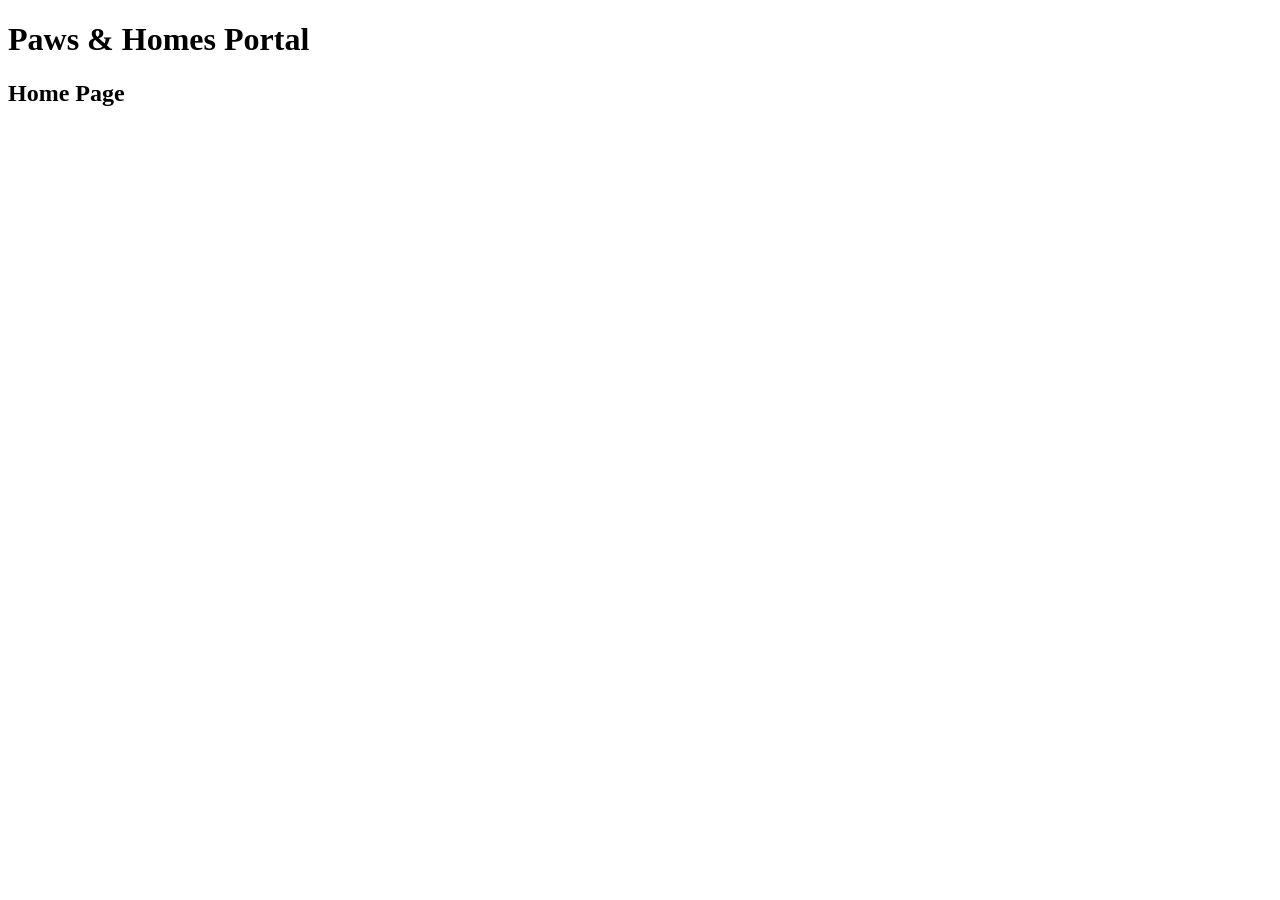
==== index.html @ 414957ec "Add files via upload Added Index.html, started working on wirefram" ====
<!DOCTYPE html>
<html lang="en">
<head>
    <meta charset="UTF-8">
    <meta name="viewport" content="width=device-width, initial-scale=1.0">
    <title>Document</title>
</head>
<body>
    <h1>Paws & Homes Portal</h1>
    <h2>Home Page</h2>
</body>
</html>
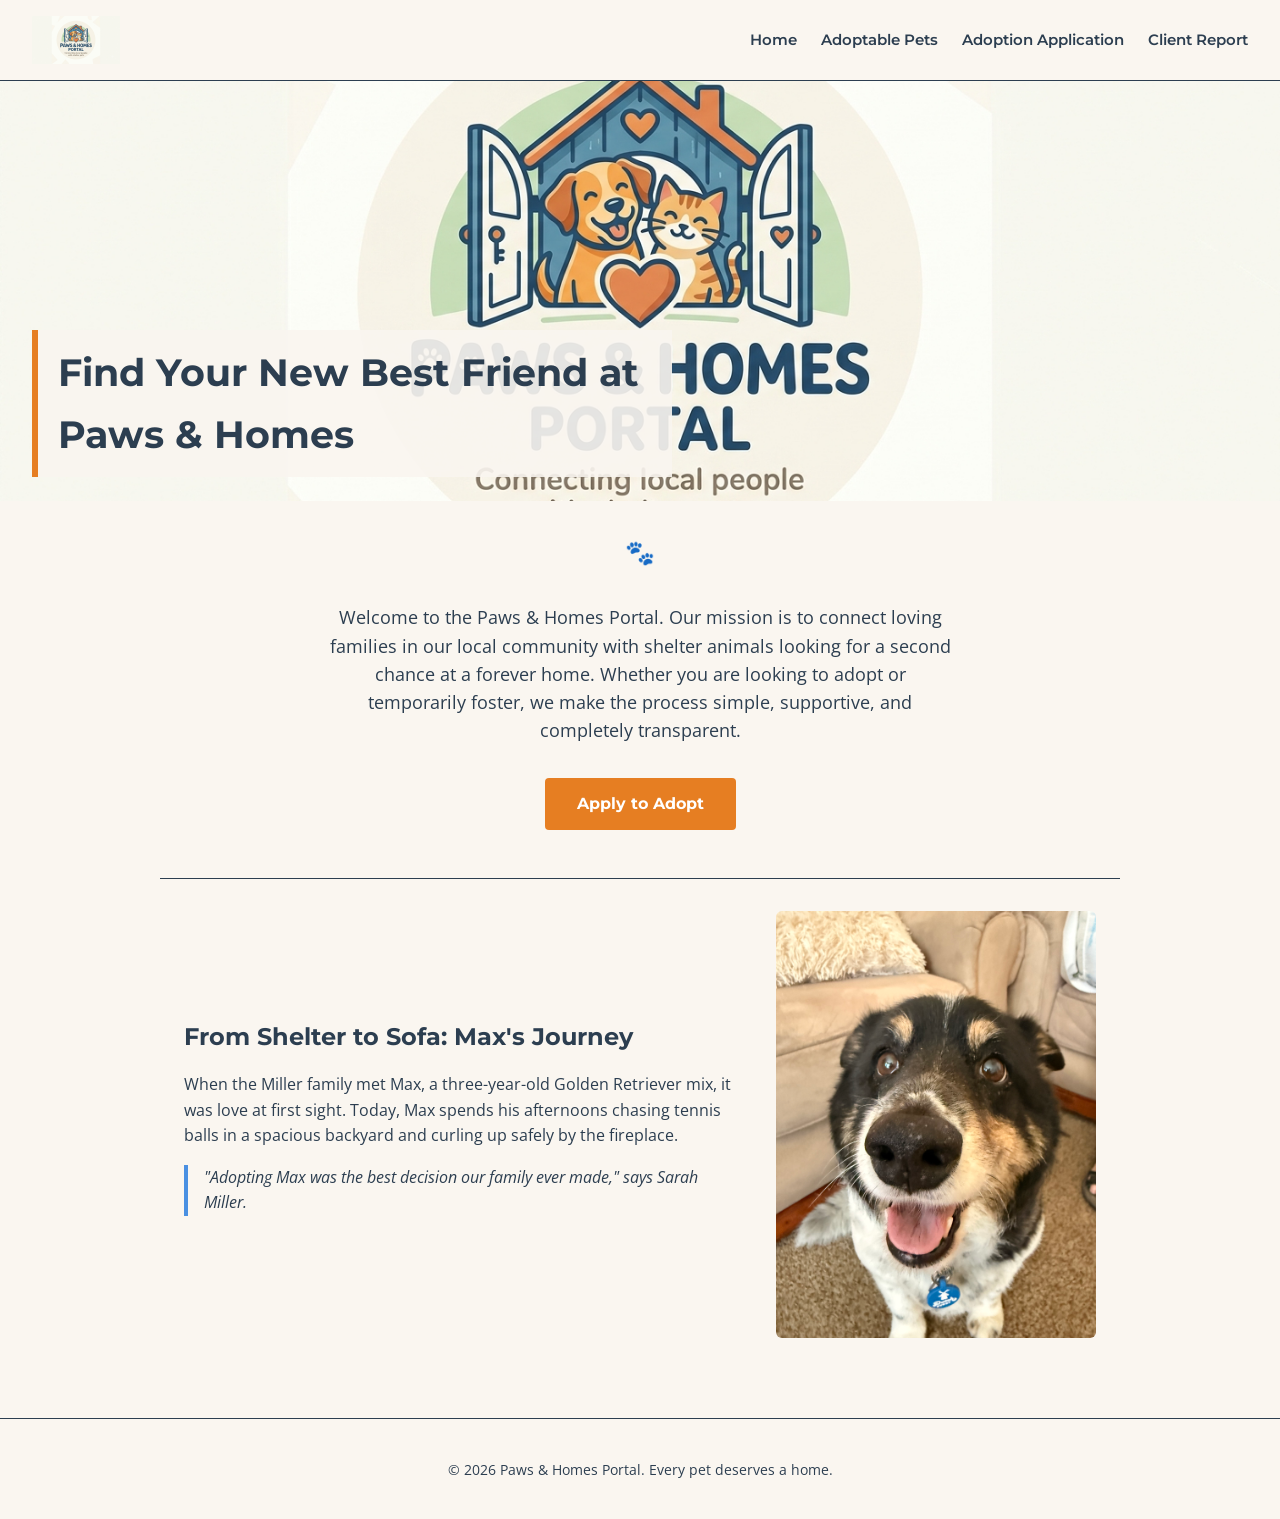
==== commit 0ba8602a: "Add files via upload" ====
--- a/index.html
+++ b/index.html
@@ -1,12 +1,81 @@
-<!DOCTYPE html>
+<!doctype html>
 <html lang="en">
-<head>
-    <meta charset="UTF-8">
-    <meta name="viewport" content="width=device-width, initial-scale=1.0">
-    <title>Document</title>
-</head>
-<body>
-    <h1>Paws & Homes Portal</h1>
-    <h2>Home Page</h2>
-</body>
-</html>+  <head>
+    <meta charset="UTF-8" />
+    <meta name="viewport" content="width=device-width, initial-scale=1.0" />
+    <link rel="preconnect" href="https://fonts.googleapis.com" />
+    <link rel="preconnect" href="https://fonts.gstatic.com" crossorigin />
+    <link
+      href="https://fonts.googleapis.com/css2?family=Montserrat:wght@600;700;800&family=Open+Sans:wght@400;600&display=swap"
+      rel="stylesheet"
+    />
+    <link rel="stylesheet" href="style.css" />
+    <title>Paws & Homes Portal — Find Your New Best Friend</title>
+  </head>
+  <body>
+    <header class="site-header">
+      <a href="index.html" class="brand">
+        <img
+          src="images/pawlogo.png"
+          alt="Paws & Homes Portal logo"
+          class="logo"
+        />
+      </a>
+      <nav>
+        <ul>
+          <li><a href="index.html">Home</a></li>
+          <li><a href="adoptable_pets.html">Adoptable Pets</a></li>
+          <li><a href="adoption_aookication.html">Adoption Application</a></li>
+          <li><a href="client_report.html">Client Report</a></li>
+        </ul>
+      </nav>
+    </header>
+
+    <main>
+      <section class="hero">
+        <img src="images/pawlogo.png" alt="happy-family" class="hero-image" />
+        <h1>Find Your New Best Friend at Paws & Homes</h1>
+      </section>
+
+      <p class="paw-divider" aria-hidden="true">🐾</p>
+
+      <section class="welcome">
+        <p>
+          Welcome to the Paws & Homes Portal. Our mission is to connect loving
+          families in our local community with shelter animals looking for a
+          second chance at a forever home. Whether you are looking to adopt or
+          temporarily foster, we make the process simple, supportive, and
+          completely transparent.
+        </p>
+        <a href="adoption_aookication.html" class="cta-button"
+          >Apply to Adopt</a
+        >
+      </section>
+
+      <section class="success-story">
+        <div class="success-story__text">
+          <h2>From Shelter to Sofa: Max's Journey</h2>
+          <p>
+            When the Miller family met Max, a three-year-old Golden Retriever
+            mix, it was love at first sight. Today, Max spends his afternoons
+            chasing tennis balls in a spacious backyard and curling up safely by
+            the fireplace.
+          </p>
+          <p class="quote">
+            "Adopting Max was the best decision our family ever made," says
+            Sarah Miller.
+          </p>
+        </div>
+        <img
+          src="images/THE-fatass.jpeg"
+          alt="diamon-smile"
+          class="success-story__image"
+        />
+      </section>
+    </main>
+
+    <footer class="site-footer">
+      <p>&copy; 2026 Paws & Homes Portal. Every pet deserves a home.</p>
+    </footer>
+  </body>
+</html>
--- a/style.css
+++ b/style.css
@@ -0,0 +1,415 @@
+:root {
+  --color-bg: #faf6f0;
+  --color-text: #2c3e50;
+  --color-link: #4a90e2;
+  --color-cta: #e67e22;
+  --color-cta-hover: #cf6f1c;
+  --font-heading: "Montserrat", sans-serif;
+  --font-body: "Open Sans", sans-serif;
+}
+
+* {
+  box-sizing: border-box;
+}
+
+body {
+  margin: 0;
+  background-color: var(--color-bg);
+  color: var(--color-text);
+  font-family: var(--font-body);
+  line-height: 1.6;
+}
+
+h1,
+h2 {
+  font-family: var(--font-heading);
+  font-weight: 700;
+  margin: 0 0 0.5em;
+}
+
+a {
+  color: var(--color-link);
+}
+
+img {
+  max-width: 100%;
+  display: block;
+}
+
+.site-header {
+  display: flex;
+  align-items: center;
+  justify-content: space-between;
+  flex-wrap: wrap;
+  gap: 1rem;
+  padding: 1rem 2rem;
+  background-color: var(--color-bg);
+  border-bottom: 1px solid var(--color-text);
+  position: sticky;
+  top: 0;
+  z-index: 10;
+}
+
+.brand {
+  display: flex;
+  align-items: center;
+}
+
+.logo {
+  height: 48px;
+  width: auto;
+}
+
+.site-header nav ul {
+  display: flex;
+  gap: 1.5rem;
+  list-style: none;
+  margin: 0;
+  padding: 0;
+}
+
+.site-header nav a {
+  color: var(--color-text);
+  text-decoration: none;
+  font-family: var(--font-heading);
+  font-weight: 600;
+  font-size: 0.95rem;
+  padding: 0.5rem 0;
+  border-bottom: 2px solid transparent;
+  transition:
+    color 0.15s ease,
+    border-color 0.15s ease;
+}
+
+.site-header nav a:hover,
+.site-header nav a:focus-visible {
+  color: var(--color-link);
+  border-bottom-color: var(--color-link);
+}
+
+/* ---------- Hero ---------- */
+
+.hero {
+  position: relative;
+}
+
+.hero-image {
+  width: 100%;
+  height: 420px;
+  object-fit: cover;
+}
+
+.hero h1 {
+  position: absolute;
+  left: 2rem;
+  bottom: 1.5rem;
+  max-width: 40rem;
+  margin: 0;
+  padding: 0.75rem 1.25rem;
+  background-color: rgba(250, 246, 240, 0.9);
+  color: var(--color-text);
+  font-size: clamp(1.5rem, 3vw, 2.5rem);
+  border-left: 6px solid var(--color-cta);
+}
+
+.paw-divider {
+  text-align: center;
+  color: var(--color-link);
+  font-size: 1.5rem;
+  margin: 2rem 0;
+}
+
+/* ---------- Welcome ---------- */
+
+.welcome {
+  max-width: 42rem;
+  margin: 0 auto 3rem;
+  padding: 0 1.5rem;
+  text-align: center;
+}
+
+.welcome p {
+  font-size: 1.1rem;
+}
+
+.cta-button {
+  display: inline-block;
+  margin-top: 1rem;
+  padding: 0.85rem 2rem;
+  background-color: var(--color-cta);
+  color: #fff;
+  font-family: var(--font-heading);
+  font-weight: 700;
+  text-decoration: none;
+  border-radius: 4px;
+  transition: background-color 0.15s ease;
+}
+
+.cta-button:hover,
+.cta-button:focus-visible {
+  background-color: var(--color-cta-hover);
+}
+
+.success-story {
+  display: flex;
+  flex-wrap: wrap;
+  align-items: center;
+  gap: 2rem;
+  max-width: 60rem;
+  margin: 0 auto 3rem;
+  padding: 2rem 1.5rem;
+  border-top: 1px solid var(--color-text);
+}
+
+.success-story__text {
+  flex: 1 1 20rem;
+}
+
+.success-story__text .quote {
+  font-style: italic;
+  border-left: 4px solid var(--color-link);
+  padding-left: 1rem;
+  color: var(--color-text);
+}
+
+.success-story__image {
+  flex: 1 1 16rem;
+  max-width: 20rem;
+  border-radius: 6px;
+}
+
+.site-footer {
+  text-align: center;
+  padding: 1.5rem;
+  font-size: 0.9rem;
+  border-top: 1px solid var(--color-text);
+}
+
+ets-page {
+  max-width: 72rem;
+  margin: 0 auto;
+  padding: 2rem 1.5rem 3rem;
+}
+
+.pets-instructions {
+  max-width: 46rem;
+  margin-bottom: 2rem;
+}
+
+.pets-layout {
+  display: grid;
+  grid-template-columns: 250px 1fr;
+  gap: 2rem;
+  align-items: start;
+}
+
+.pets-filters {
+  border: 1px solid var(--color-text);
+  border-radius: 6px;
+  padding: 1rem 1.25rem;
+}
+
+.pets-filters fieldset {
+  border: none;
+  border-bottom: 1px solid rgba(44, 62, 80, 0.2);
+  padding: 0 0 1rem;
+  margin: 0 0 1rem;
+}
+
+.pets-filters fieldset:last-of-type {
+  border-bottom: none;
+  margin-bottom: 0;
+}
+
+.pets-filters legend {
+  font-family: var(--font-heading);
+  font-weight: 700;
+  padding: 0 0 0.5rem;
+}
+
+.pets-filters label {
+  display: block;
+  margin-bottom: 0.5rem;
+  cursor: pointer;
+}
+
+.filters-status {
+  font-size: 0.85rem;
+  color: var(--color-link);
+  margin: 0.5rem 0 0;
+}
+
+.pets-grid {
+  display: grid;
+  grid-template-columns: repeat(auto-fill, minmax(15rem, 1fr));
+  gap: 1.5rem;
+}
+
+.pet-card {
+  border: 1px solid var(--color-text);
+  border-radius: 6px;
+  padding: 1rem;
+  background-color: #fff;
+}
+
+.pet-card img {
+  width: 100%;
+  height: 12rem;
+  object-fit: cover;
+  border-radius: 4px;
+  margin-bottom: 0.75rem;
+}
+
+.pet-card h2 {
+  margin: 0 0 0.25rem;
+  font-size: 1.25rem;
+}
+
+.pet-meta {
+  font-weight: 600;
+  color: var(--color-link);
+  margin: 0 0 0.5rem;
+}
+
+.application-page {
+  max-width: 48rem;
+  margin: 0 auto;
+  padding: 2rem 1.5rem 3rem;
+}
+
+.application-instructions {
+  margin-bottom: 2rem;
+}
+
+.steps {
+  margin-bottom: 2.5rem;
+}
+
+.steps-image {
+  width: 100%;
+  border-radius: 6px;
+  margin-bottom: 0.75rem;
+}
+
+.steps-fallback {
+  display: flex;
+  justify-content: space-between;
+  list-style: decimal;
+  padding-left: 1.5rem;
+  font-family: var(--font-heading);
+  font-weight: 600;
+  font-size: 0.95rem;
+  color: var(--color-text);
+  gap: 1rem;
+}
+
+.application-body {
+  display: flex;
+  flex-wrap: wrap-reverse;
+  gap: 2rem;
+  align-items: start;
+}
+
+.application-form {
+  flex: 1 1 20rem;
+  display: flex;
+  flex-direction: column;
+  gap: 1.25rem;
+}
+
+.form-field {
+  display: flex;
+  flex-direction: column;
+  gap: 0.4rem;
+}
+
+.form-field label {
+  font-family: var(--font-heading);
+  font-weight: 600;
+  font-size: 0.9rem;
+}
+
+.form-field input,
+.form-field select {
+  font-family: var(--font-body);
+  font-size: 1rem;
+  padding: 0.65rem 0.75rem;
+  border: 1px solid var(--color-text);
+  border-radius: 4px;
+  background-color: #fff;
+  color: var(--color-text);
+}
+
+.form-field input:focus-visible,
+.form-field select:focus-visible {
+  outline: 2px solid var(--color-link);
+  outline-offset: 1px;
+}
+
+.application-form .cta-button {
+  border: none;
+  cursor: pointer;
+  font-size: 1rem;
+  align-self: flex-start;
+}
+
+.form-status {
+  min-height: 1.5rem;
+  font-weight: 600;
+  color: var(--color-link);
+  margin: 0;
+}
+
+.pet-bed-image {
+  flex: 1 1 14rem;
+  max-width: 18rem;
+  border-radius: 6px;
+}
+.report-cards {
+  display: grid;
+  gap: 1.25rem;
+  margin-bottom: 2.5rem;
+}
+
+.report-card {
+  border: 1px solid var(--color-text);
+  border-radius: 6px;
+  padding: 1.25rem 1.5rem;
+  background-color: #fff;
+}
+
+.report-card h3 {
+  font-family: var(--font-heading);
+  font-weight: 700;
+  font-size: 1.05rem;
+  margin: 0 0 0.5rem;
+  color: var(--color-text);
+}
+
+.report-card p {
+  margin: 0;
+}
+
+@media (max-width: 640px) {
+  .steps-fallback {
+    flex-direction: column;
+    gap: 0.35rem;
+  }
+}
+
+@media (max-width: 640px) {
+  .success-story {
+    flex-direction: column;
+  }
+
+  .hero h1 {
+    position: static;
+    background: none;
+    padding: 1rem 1.5rem 0;
+    border-left: none;
+  }
+
+  .hero-image {
+    height: 260px;
+  }
+}
